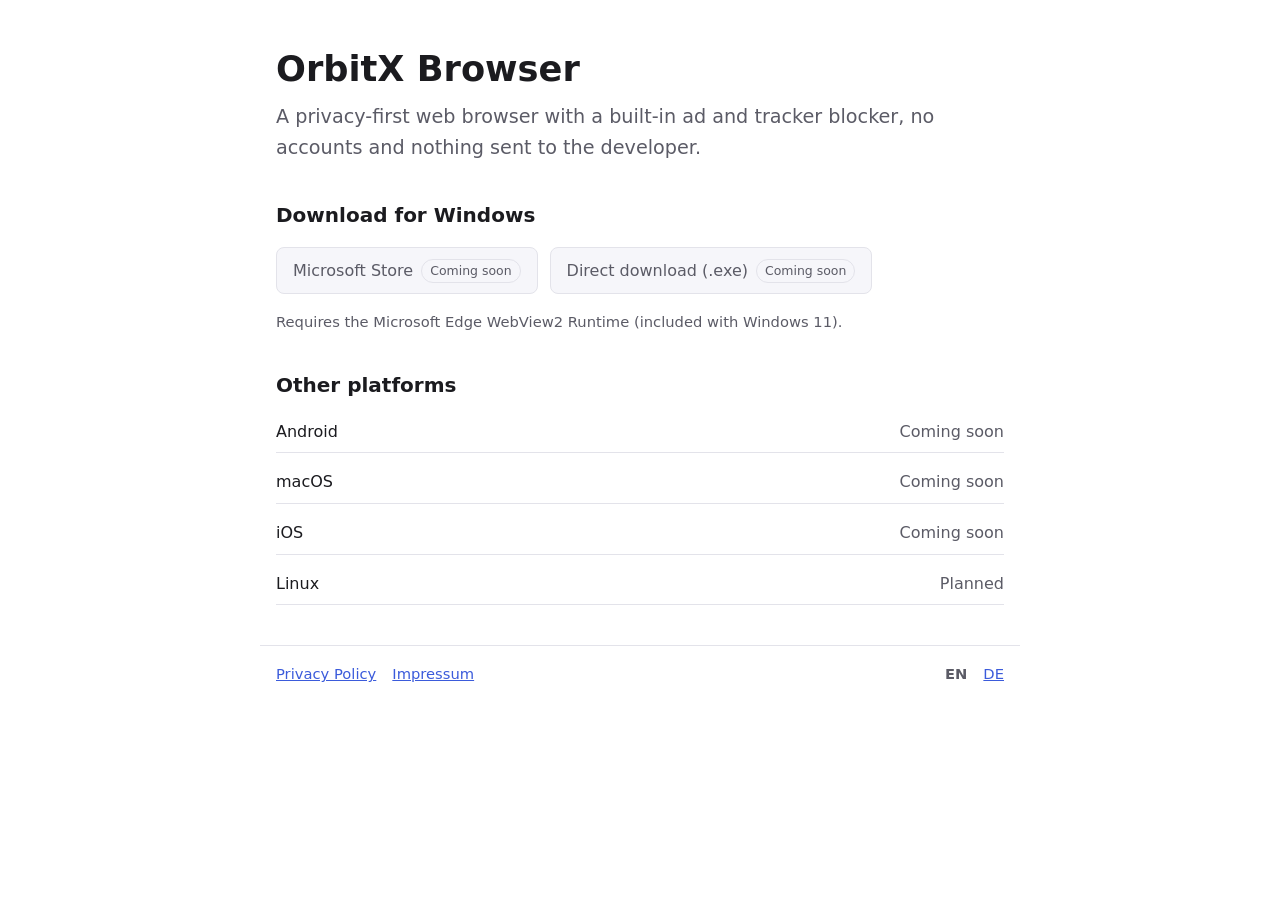
==== index.html @ 2ecd27ec "Initial site" ====
<!doctype html>
<html lang="en">
<head>
<meta charset="utf-8">
<meta name="viewport" content="width=device-width, initial-scale=1">
<title>OrbitX Browser</title>
<meta name="description" content="OrbitX Browser is a privacy-first web browser for Windows with a built-in ad and tracker blocker.">
<link rel="alternate" hreflang="de" href="de/">
<link rel="stylesheet" href="style.css">
</head>
<body>
<main>
  <h1>OrbitX Browser</h1>
  <p class="lead">A privacy-first web browser with a built-in ad and tracker blocker, no accounts and nothing sent to the developer.</p>

  <h2>Download for Windows</h2>
  <div class="buttons">
    <span class="button" aria-disabled="true">Microsoft Store <span class="badge">Coming soon</span></span>
    <span class="button" aria-disabled="true">Direct download (.exe) <span class="badge">Coming soon</span></span>
  </div>
  <p class="muted">Requires the Microsoft Edge WebView2 Runtime (included with Windows 11).</p>

  <h2>Other platforms</h2>
  <ul class="platforms">
    <li><span>Android</span><span>Coming soon</span></li>
    <li><span>macOS</span><span>Coming soon</span></li>
    <li><span>iOS</span><span>Coming soon</span></li>
    <li><span>Linux</span><span>Planned</span></li>
  </ul>
</main>
<footer>
  <nav>
    <a href="privacy.html">Privacy Policy</a>
    <a href="impressum.html">Impressum</a>
  </nav>
  <nav aria-label="Language">
    <strong>EN</strong>
    <a href="de/" hreflang="de" lang="de">DE</a>
  </nav>
</footer>
</body>
</html>
---- style.css ----
:root {
  --bg: #ffffff;
  --fg: #1b1b1f;
  --muted: #5b5b66;
  --line: #e3e3ea;
  --accent: #3b5bdb;
  --card: #f6f6fa;
}
@media (prefers-color-scheme: dark) {
  :root {
    --bg: #14141a;
    --fg: #ececf1;
    --muted: #a0a0ad;
    --line: #2a2a34;
    --accent: #8da2ff;
    --card: #1c1c24;
  }
}
* { box-sizing: border-box; }
body {
  margin: 0;
  background: var(--bg);
  color: var(--fg);
  font: 16px/1.6 system-ui, -apple-system, "Segoe UI", sans-serif;
}
main { max-width: 760px; margin: 0 auto; padding: 48px 16px 32px; }
h1 { font-size: 2.2rem; line-height: 1.2; margin: 0 0 12px; }
h2 { font-size: 1.25rem; margin: 2.2rem 0 .6rem; }
p, li { margin: .5rem 0; }
a { color: var(--accent); }
.lead { font-size: 1.2rem; color: var(--muted); margin: 0 0 8px; }
.muted { color: var(--muted); font-size: .92rem; }
.buttons { display: flex; flex-wrap: wrap; gap: 12px; margin: 1rem 0; }
.button {
  display: inline-flex;
  align-items: center;
  gap: 8px;
  padding: 10px 16px;
  border: 1px solid var(--line);
  border-radius: 8px;
  background: var(--card);
  color: var(--muted);
  text-decoration: none;
  cursor: not-allowed;
}
.badge {
  font-size: .78rem;
  padding: 1px 8px;
  border-radius: 999px;
  border: 1px solid var(--line);
}
.platforms { list-style: none; padding: 0; margin: .5rem 0; }
.platforms li {
  display: flex;
  justify-content: space-between;
  gap: 12px;
  padding: 8px 0;
  border-bottom: 1px solid var(--line);
}
.platforms li span:last-child { color: var(--muted); }
footer {
  max-width: 760px;
  margin: 0 auto;
  padding: 16px 16px 48px;
  border-top: 1px solid var(--line);
  color: var(--muted);
  font-size: .92rem;
  display: flex;
  flex-wrap: wrap;
  gap: 8px 20px;
  justify-content: space-between;
}
footer nav { display: flex; flex-wrap: wrap; gap: 8px 16px; }
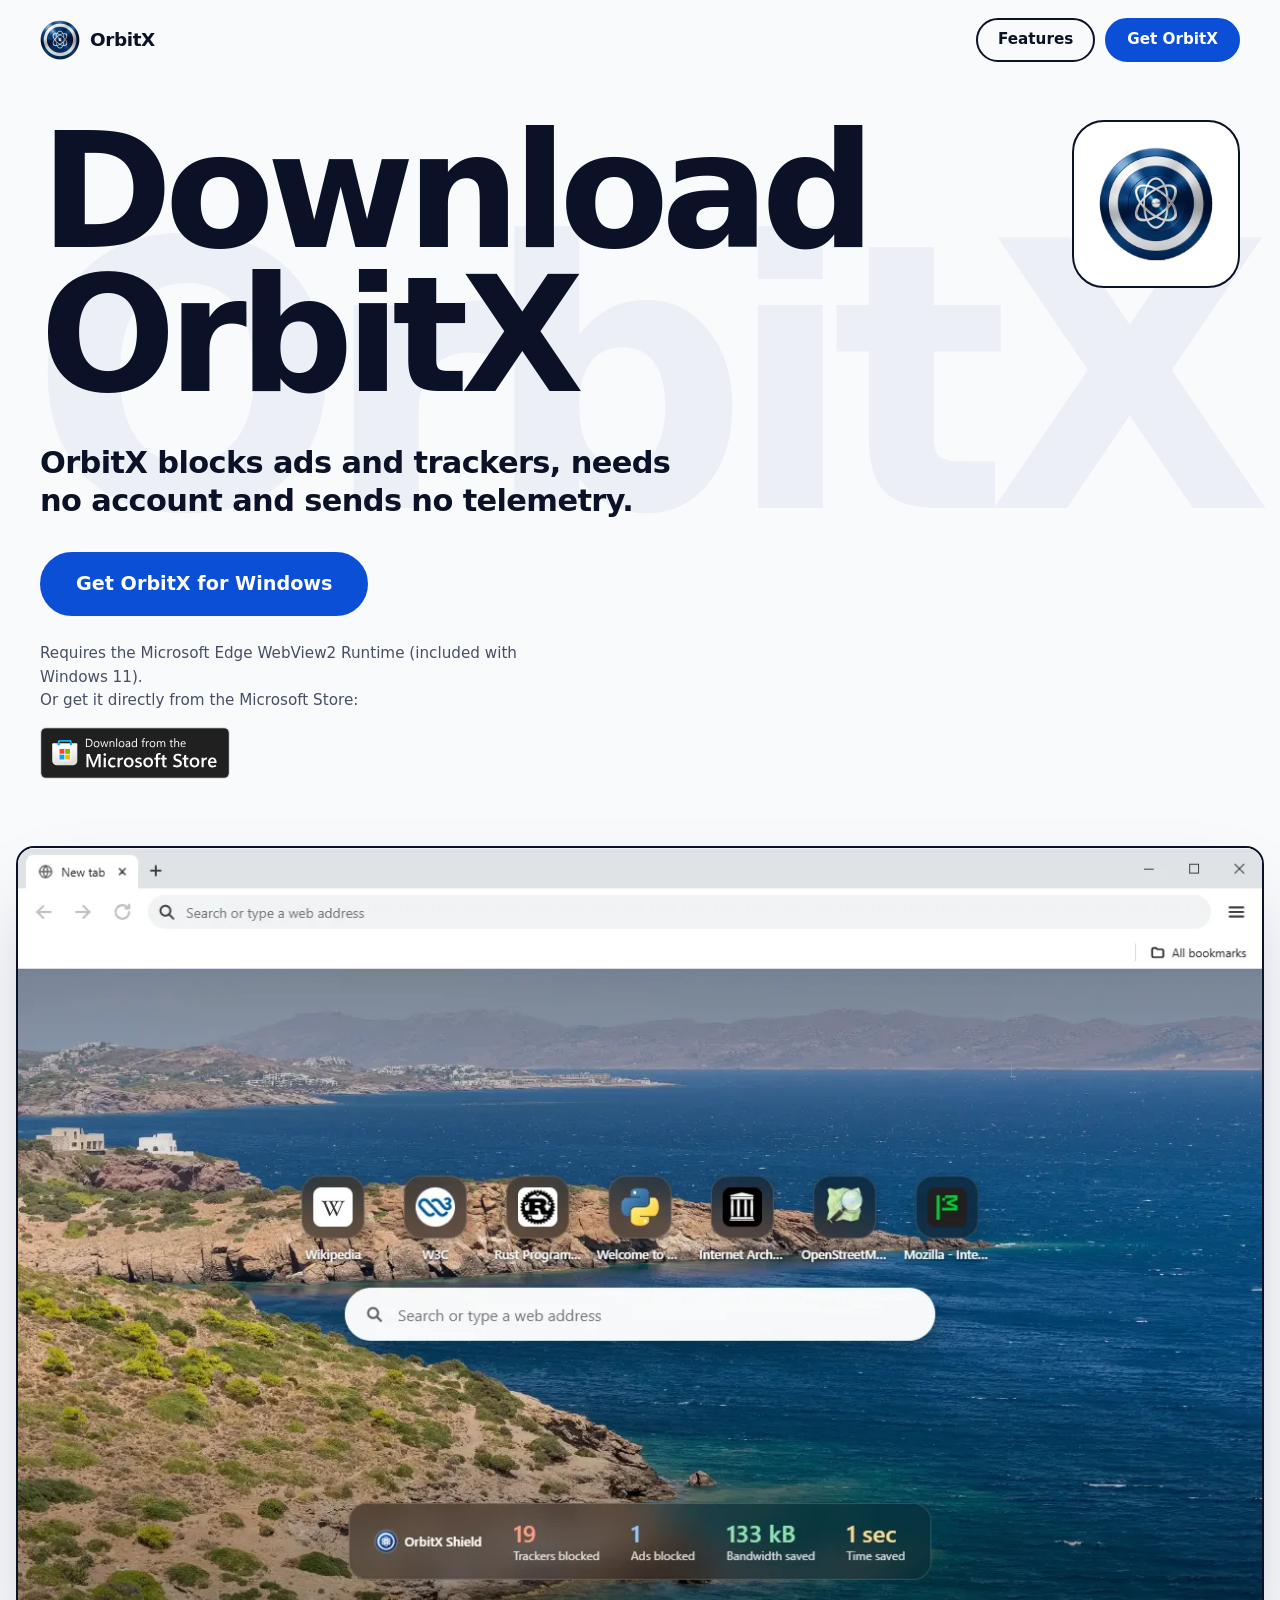
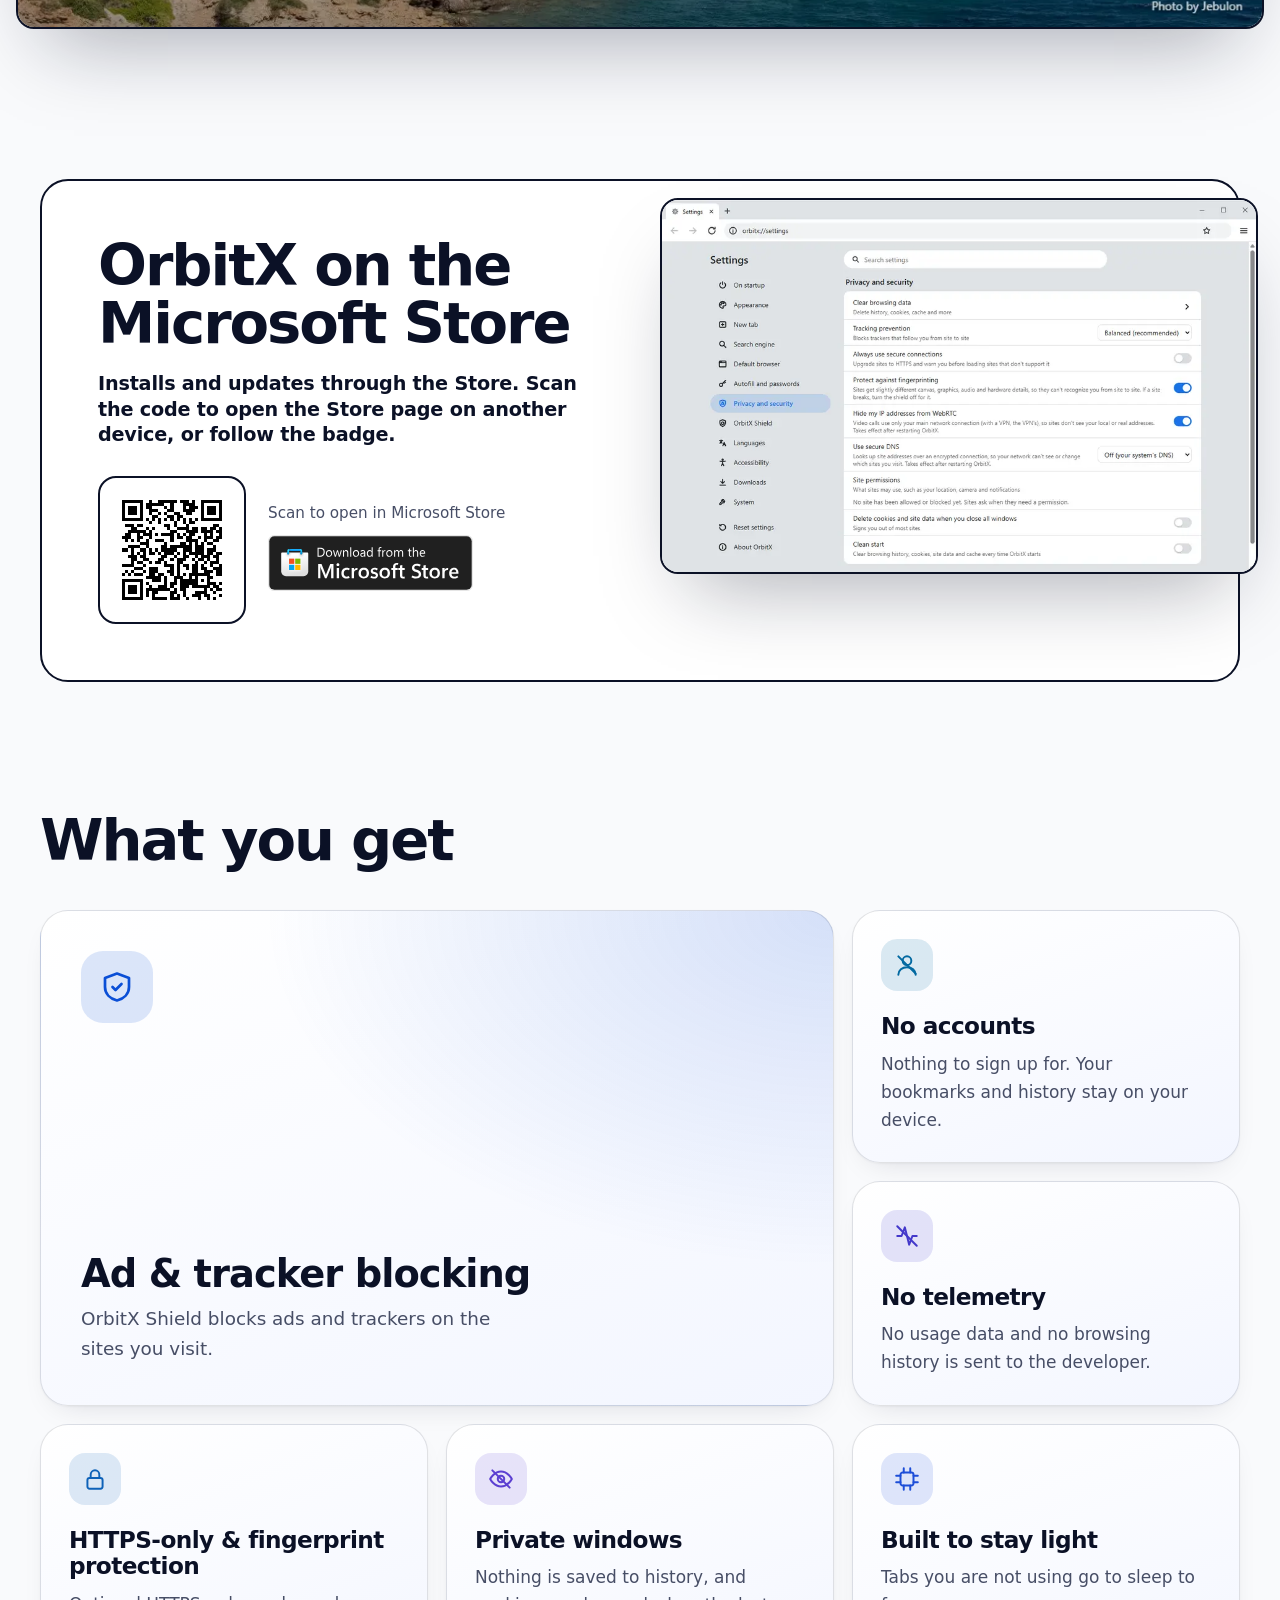
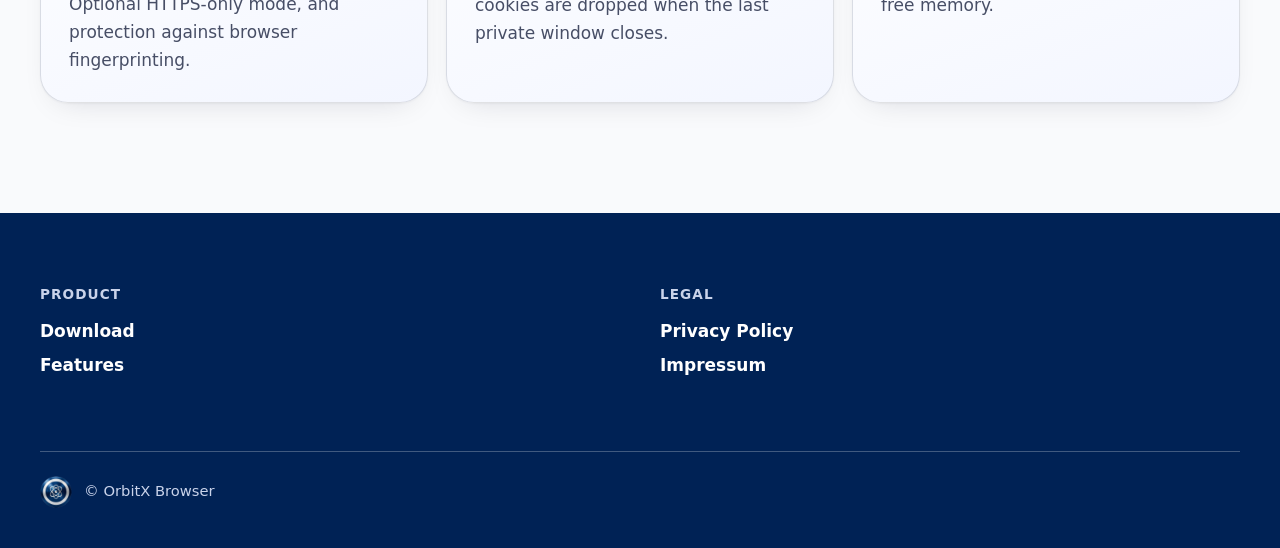
==== commit 5fba7b26: "New site design with Store link and QR" ====
--- a/index.html
+++ b/index.html
@@ -3,40 +3,341 @@
 <head>
 <meta charset="utf-8">
 <meta name="viewport" content="width=device-width, initial-scale=1">
-<title>OrbitX Browser</title>
-<meta name="description" content="OrbitX Browser is a privacy-first web browser for Windows with a built-in ad and tracker blocker.">
-<link rel="alternate" hreflang="de" href="de/">
-<link rel="stylesheet" href="style.css">
+<meta name="color-scheme" content="light dark">
+<title>Download OrbitX Browser</title>
+<meta name="description" content="Download OrbitX Browser for Windows: a web browser that blocks ads and trackers, needs no account and sends no telemetry.">
+<link rel="icon" type="image/png" sizes="32x32" href="favicon-32.png">
+<link rel="apple-touch-icon" sizes="180x180" href="apple-touch-icon.png">
+<style>
+:root {
+  --bg: #f9fafc;
+  --card: #ffffff;
+  --fg: #0b1126;
+  --muted: #474e66;
+  --border: #0b1126;
+  --ghost: #eceff5;
+  --brand: #0b4fd6;
+  --brand-hover: #093fae;
+  --on-brand: #ffffff;
+  --navy: #002255;
+  --shadow: 0 40px 80px -30px rgba(11, 17, 38, .35);
+  --soft: rgba(11, 17, 38, .12);
+  --card-2: #f3f6ff;
+  --card-shadow: 0 1px 2px rgba(11, 17, 38, .04), 0 12px 32px -18px rgba(11, 17, 38, .18);
+  --card-shadow-hover: 0 2px 4px rgba(11, 17, 38, .05), 0 24px 48px -20px rgba(11, 79, 214, .35);
+  --t1: #0b4fd6; --t2: #0369a1; --t3: #4338ca; --t4: #0e62b8; --t5: #5b3fd1; --t6: #1d4ed8;
+}
+@media (prefers-color-scheme: dark) {
+  :root {
+    --bg: #0a0d16;
+    --card: #111625;
+    --fg: #eef0f8;
+    --muted: #a8afc6;
+    --border: #46506f;
+    --ghost: #10141f;
+    --brand: #86a3ff;
+    --brand-hover: #a3b9ff;
+    --on-brand: #0a0d16;
+    --navy: #001a44;
+    --shadow: 0 40px 90px -30px rgba(0, 0, 0, .8);
+    --soft: rgba(255, 255, 255, .12);
+    --card-2: #0e1322;
+    --card-shadow: 0 1px 2px rgba(0, 0, 0, .3), 0 12px 32px -18px rgba(0, 0, 0, .6);
+    --card-shadow-hover: 0 2px 4px rgba(0, 0, 0, .3), 0 24px 48px -20px rgba(134, 163, 255, .35);
+    --t1: #86a3ff; --t2: #6cc4f5; --t3: #a5a0ff; --t4: #7bb8ff; --t5: #b9a2ff; --t6: #93b0ff;
+  }
+}
+* { box-sizing: border-box; }
+html { scroll-behavior: smooth; }
+body {
+  margin: 0;
+  background: var(--bg);
+  color: var(--fg);
+  font: 17px/1.55 system-ui, -apple-system, "Segoe UI", Roboto, sans-serif;
+  -webkit-font-smoothing: antialiased;
+}
+main { overflow-x: clip; }
+a { color: var(--brand); }
+:focus-visible { outline: 3px solid var(--brand); outline-offset: 3px; border-radius: 8px; }
+.skip { position: absolute; left: 16px; top: -80px; z-index: 10; padding: 10px 16px; border-radius: 999px; background: var(--brand); color: var(--on-brand); font-weight: 700; }
+.skip:focus { top: 12px; }
+.wrap { max-width: 1240px; margin: 0 auto; padding: 0 20px; }
+h1, h2, h3 { margin: 0; font-weight: 800; letter-spacing: -.035em; }
+
+/* Pills */
+.pill {
+  display: inline-flex; align-items: center; justify-content: center;
+  min-height: 44px; padding: 0 20px; border-radius: 999px;
+  border: 2px solid var(--border); color: var(--fg); background: transparent;
+  font-weight: 700; font-size: .95rem; text-decoration: none;
+  transition: background-color .15s ease, color .15s ease, border-color .15s ease;
+}
+.pill:hover { background: var(--fg); color: var(--bg); }
+.pill.fill { background: var(--brand); border-color: var(--brand); color: var(--on-brand); }
+.pill.fill:hover { background: var(--brand-hover); border-color: var(--brand-hover); color: var(--on-brand); }
+.pill.big { min-height: 64px; padding: 0 34px; font-size: 1.2rem; }
+
+/* Top bar */
+.top { padding: 18px 0; }
+.top .wrap { display: flex; align-items: center; justify-content: space-between; gap: 16px; }
+.brand { display: inline-flex; align-items: center; gap: 10px; color: var(--fg); font-weight: 800; font-size: 1.15rem; letter-spacing: -.02em; text-decoration: none; }
+.brand img { display: block; width: 40px; height: 40px; }
+.top nav { display: flex; gap: 10px; }
+
+/* Hero */
+.hero { position: relative; overflow: hidden; padding: 40px 0 190px; }
+.ghost {
+  position: absolute; z-index: 0; left: 50%; top: 17%; transform: translateX(-50%);
+  font-size: clamp(6rem, 29vw, 28rem); font-weight: 800; line-height: .8; letter-spacing: -.06em;
+  color: var(--ghost); white-space: nowrap; user-select: none; pointer-events: none;
+}
+.hero .wrap { position: relative; z-index: 1; }
+.hero-head { display: grid; grid-template-columns: minmax(0, 1fr) auto; gap: 24px; align-items: start; }
+h1 { font-size: clamp(3.3rem, 12.5vw, 10rem); line-height: .9; letter-spacing: -.05em; }
+.icon-box {
+  display: grid; place-items: center; width: 168px; height: 168px;
+  border: 2px solid var(--border); border-radius: 32px; background: var(--card);
+}
+.icon-box img { display: block; width: 116px; height: 116px; }
+.lead { max-width: 21em; margin: 36px 0 32px; font-size: clamp(1.3rem, 2.6vw, 1.9rem); line-height: 1.25; font-weight: 600; letter-spacing: -.02em; }
+.note { max-width: 36em; margin: 26px 0 14px; color: var(--muted); font-size: .95rem; }
+/* Microsoft's badge: unmodified artwork, only scaled with its aspect ratio; no hover effects */
+.badge { display: inline-block; line-height: 0; border-radius: 6px; }
+.badge img { display: block; width: 190px; height: auto; }
+
+/* Browser window */
+.window { position: relative; z-index: 2; max-width: 1320px; margin: -130px auto 0; padding: 0 16px; }
+.frame { border: 2px solid var(--border); border-radius: 18px; overflow: hidden; background: var(--card); box-shadow: var(--shadow); }
+.frame img { display: block; width: 100%; height: auto; }
+
+/* Store card */
+.store { padding: 110px 0 40px; }
+.store-card {
+  display: grid; gap: 40px; align-items: center;
+  padding: 44px; border: 2px solid var(--border); border-radius: 28px; background: var(--card);
+}
+h2 { font-size: clamp(2rem, 5vw, 3.6rem); line-height: 1; }
+.store-card p { max-width: 26em; margin: 18px 0 28px; font-size: 1.2rem; line-height: 1.35; font-weight: 600; letter-spacing: -.01em; }
+.scan { display: flex; flex-wrap: wrap; align-items: center; gap: 22px; }
+.qr { display: none; padding: 10px; border: 2px solid var(--border); border-radius: 18px; background: #fff; }
+.qr img { display: block; width: 124px; height: 124px; }
+.scan small { display: block; margin-bottom: 10px; color: var(--muted); font-size: .95rem; }
+.scan .badge img { width: 205px; }
+@media (min-width: 700px) { .qr { display: block; } }
+@media (min-width: 1000px) {
+  .store { padding-top: 150px; }
+  .store-card { grid-template-columns: minmax(0, 1fr) minmax(0, 1fr); padding: 56px; }
+  .store-shot { margin: -110px -76px -20px 0; }
+}
+
+/* Features: bento grid, the first card is the featured one */
+.features { padding: 90px 0 110px; }
+.features h2 { margin-bottom: 40px; }
+.cards { display: grid; gap: 18px; grid-template-columns: minmax(0, 1fr); list-style: none; margin: 0; padding: 0; }
+.card {
+  --tone: var(--t1);
+  display: flex; flex-direction: column;
+  padding: 28px; border: 1px solid var(--soft); border-radius: 28px;
+  background: linear-gradient(160deg, var(--card), var(--card-2));
+  box-shadow: var(--card-shadow);
+  transition: transform .25s ease, box-shadow .25s ease, border-color .25s ease;
+}
+.card:nth-child(2) { --tone: var(--t2); }
+.card:nth-child(3) { --tone: var(--t3); }
+.card:nth-child(4) { --tone: var(--t4); }
+.card:nth-child(5) { --tone: var(--t5); }
+.card:nth-child(6) { --tone: var(--t6); }
+.card:hover { transform: translateY(-4px); border-color: color-mix(in srgb, var(--tone) 55%, transparent); box-shadow: var(--card-shadow-hover); }
+.card .ico {
+  display: grid; place-items: center; width: 52px; height: 52px; margin-bottom: 22px;
+  border-radius: 16px; color: var(--tone);
+  background: color-mix(in srgb, var(--tone) 14%, transparent);
+}
+.card svg { display: block; width: 26px; height: 26px; }
+.card h3 { font-size: 1.45rem; letter-spacing: -.025em; line-height: 1.15; }
+.card p { margin: 10px 0 0; color: var(--muted); line-height: 1.65; }
+.card.feature { background: radial-gradient(120% 120% at 100% 0%, color-mix(in srgb, var(--tone) 16%, transparent), transparent 60%), linear-gradient(160deg, var(--card), var(--card-2)); }
+@media (min-width: 640px) {
+  .cards { grid-template-columns: repeat(2, minmax(0, 1fr)); }
+  .card.feature, .card:last-child { grid-column: span 2; }
+}
+@media (min-width: 1000px) {
+  .cards { grid-template-columns: repeat(3, minmax(0, 1fr)); }
+  .card:last-child { grid-column: auto; }
+  .card.feature { grid-row: span 2; justify-content: flex-end; padding: 40px; }
+  .card.feature .ico { width: 72px; height: 72px; border-radius: 22px; margin-bottom: auto; }
+  .card.feature svg { width: 36px; height: 36px; }
+  .card.feature h3 { margin-top: 40px; font-size: 2.4rem; line-height: 1.05; }
+  .card.feature p { max-width: 24em; font-size: 1.15rem; }
+}
+
+/* Footer: one flat block */
+footer { background: var(--navy); color: #fff; padding: 72px 0 40px; }
+footer a { color: #fff; text-decoration: none; }
+footer a:hover { text-decoration: underline; }
+footer :focus-visible { outline-color: #fff; }
+.cols { display: grid; gap: 40px; grid-template-columns: repeat(auto-fit, minmax(180px, 1fr)); }
+.cols h2 { font-size: .85rem; line-height: 1.4; letter-spacing: .08em; text-transform: uppercase; color: #c9d3ea; margin-bottom: 14px; }
+.cols ul { list-style: none; margin: 0; padding: 0; }
+.cols li { margin: 8px 0; font-weight: 600; }
+.legal { display: flex; align-items: center; gap: 12px; margin-top: 64px; padding-top: 24px; border-top: 1px solid rgba(255, 255, 255, .25); color: #c9d3ea; font-size: .92rem; }
+.legal img { display: block; width: 32px; height: 32px; }
+
+@media (max-width: 699.98px) {
+  .top nav .pill:not(.fill) { display: none; }
+  .hero { padding: 24px 0 120px; }
+  .hero-head { grid-template-columns: minmax(0, 1fr); }
+  .icon-box { width: 84px; height: 84px; border-radius: 20px; }
+  .icon-box img { width: 58px; height: 58px; }
+  .ghost { top: 26%; }
+  .pill.big { width: 100%; }
+  .window { margin-top: -80px; }
+  .frame { border-radius: 12px; }
+  .store { padding-top: 64px; }
+  .store-card { padding: 26px; border-radius: 22px; }
+  .scan, .scan > div, .scan .badge { width: 100%; }
+  .scan .badge img { width: 100%; }
+  .features { padding: 64px 0 80px; }
+}
+
+/* Scroll fade-in only where scroll timelines exist; everything is visible without them */
+@media (prefers-reduced-motion: no-preference) {
+  @supports (animation-timeline: view()) {
+    .reveal { animation: reveal linear both; animation-timeline: view(); animation-range: entry 0% entry 35%; }
+    @keyframes reveal { from { opacity: 0; translate: 0 28px; } to { opacity: 1; translate: 0 0; } }
+  }
+}
+@media (prefers-reduced-motion: reduce) {
+  html { scroll-behavior: auto; }
+  .pill, .card { transition: none; }
+  .card:hover { transform: none; }
+}
+</style>
 </head>
 <body>
+<a class="skip" href="#features">Skip to features</a>
+
+<header class="top">
+  <div class="wrap">
+    <a class="brand" href="./" aria-label="OrbitX Browser, home">
+      <img src="img/icon.webp" width="40" height="40" alt="">
+      OrbitX
+    </a>
+    <nav aria-label="Main">
+      <a class="pill" href="#features">Features</a>
+      <a class="pill fill" href="https://apps.microsoft.com/detail/9P6VPC9CGHZQ" target="_blank" rel="noopener">Get OrbitX</a>
+    </nav>
+  </div>
+</header>
+
 <main>
-  <h1>OrbitX Browser</h1>
-  <p class="lead">A privacy-first web browser with a built-in ad and tracker blocker, no accounts and nothing sent to the developer.</p>
-
-  <h2>Download for Windows</h2>
-  <div class="buttons">
-    <span class="button" aria-disabled="true">Microsoft Store <span class="badge">Coming soon</span></span>
-    <span class="button" aria-disabled="true">Direct download (.exe) <span class="badge">Coming soon</span></span>
+  <div class="hero">
+    <div class="ghost" aria-hidden="true">OrbitX</div>
+    <div class="wrap">
+      <div class="hero-head">
+        <h1>Download OrbitX</h1>
+        <div class="icon-box"><img src="img/icon.webp" width="116" height="116" alt="OrbitX Browser icon"></div>
+      </div>
+      <p class="lead">OrbitX blocks ads and trackers, needs no account and sends no telemetry.</p>
+      <a class="pill fill big" href="https://apps.microsoft.com/detail/9P6VPC9CGHZQ" target="_blank" rel="noopener">Get OrbitX for Windows</a>
+      <p class="note">Requires the Microsoft Edge WebView2 Runtime (included with Windows 11).<br>Or get it directly from the Microsoft Store:</p>
+      <a class="badge" href="https://apps.microsoft.com/detail/9P6VPC9CGHZQ" target="_blank" rel="noopener">
+        <img src="img/ms-store-badge.svg" width="161" height="44" alt="Download from the Microsoft Store">
+      </a>
+    </div>
   </div>
-  <p class="muted">Requires the Microsoft Edge WebView2 Runtime (included with Windows 11).</p>
-
-  <h2>Other platforms</h2>
-  <ul class="platforms">
-    <li><span>Android</span><span>Coming soon</span></li>
-    <li><span>macOS</span><span>Coming soon</span></li>
-    <li><span>iOS</span><span>Coming soon</span></li>
-    <li><span>Linux</span><span>Planned</span></li>
-  </ul>
+
+  <div class="window">
+    <div class="frame">
+      <img src="img/hero.webp" width="1264" height="792" alt="The OrbitX Browser window on its new tab page: a photo background, top sites, a search box and the OrbitX Shield counters for blocked trackers and ads.">
+    </div>
+  </div>
+
+  <section class="store" aria-labelledby="store-h">
+    <div class="wrap">
+      <div class="store-card reveal">
+        <div>
+          <h2 id="store-h">OrbitX on the Microsoft Store</h2>
+          <p>Installs and updates through the Store. Scan the code to open the Store page on another device, or follow the badge.</p>
+          <div class="scan">
+            <div class="qr"><img src="qr-store.svg" width="124" height="124" alt="QR code for the OrbitX Browser page in the Microsoft Store"></div>
+            <div>
+              <small>Scan to open in Microsoft Store</small>
+              <a class="badge" href="https://apps.microsoft.com/detail/9P6VPC9CGHZQ" target="_blank" rel="noopener">
+                <img src="img/ms-store-badge.svg" width="161" height="44" loading="lazy" alt="Download from the Microsoft Store">
+              </a>
+            </div>
+          </div>
+        </div>
+        <div class="store-shot frame">
+          <img src="img/shot-privacy.webp" width="960" height="602" loading="lazy" alt="OrbitX settings, Privacy and security page: tracking prevention, secure connections, fingerprinting protection, WebRTC and secure DNS.">
+        </div>
+      </div>
+    </div>
+  </section>
+
+  <section class="features" id="features" aria-labelledby="features-h">
+    <div class="wrap">
+      <h2 id="features-h" class="reveal">What you get</h2>
+      <ul class="cards">
+        <li class="card feature reveal">
+          <span class="ico"><svg viewBox="0 0 24 24" fill="none" stroke="currentColor" stroke-width="1.8" stroke-linecap="round" stroke-linejoin="round" aria-hidden="true"><path d="M12 3 4 6v6c0 4.5 3.3 7.8 8 9 4.7-1.2 8-4.5 8-9V6l-8-3Z"/><path d="m9 12 2 2 4-4"/></svg></span>
+          <h3>Ad &amp; tracker blocking</h3>
+          <p>OrbitX Shield blocks ads and trackers on the sites you visit.</p>
+        </li>
+        <li class="card reveal">
+          <span class="ico"><svg viewBox="0 0 24 24" fill="none" stroke="currentColor" stroke-width="1.8" stroke-linecap="round" stroke-linejoin="round" aria-hidden="true"><circle cx="12" cy="8" r="4"/><path d="M4 21c0-4 3.6-7 8-7s8 3 8 7"/><path d="m4 4 16 16"/></svg></span>
+          <h3>No accounts</h3>
+          <p>Nothing to sign up for. Your bookmarks and history stay on your device.</p>
+        </li>
+        <li class="card reveal">
+          <span class="ico"><svg viewBox="0 0 24 24" fill="none" stroke="currentColor" stroke-width="1.8" stroke-linecap="round" stroke-linejoin="round" aria-hidden="true"><path d="M3 12h4l3-8 4 16 3-8h4"/><path d="m3 3 18 18"/></svg></span>
+          <h3>No telemetry</h3>
+          <p>No usage data and no browsing history is sent to the developer.</p>
+        </li>
+        <li class="card reveal">
+          <span class="ico"><svg viewBox="0 0 24 24" fill="none" stroke="currentColor" stroke-width="1.8" stroke-linecap="round" stroke-linejoin="round" aria-hidden="true"><rect x="5" y="11" width="14" height="10" rx="2"/><path d="M8 11V8a4 4 0 0 1 8 0v3"/></svg></span>
+          <h3>HTTPS-only &amp; fingerprint protection</h3>
+          <p>Optional HTTPS-only mode, and protection against browser fingerprinting.</p>
+        </li>
+        <li class="card reveal">
+          <span class="ico"><svg viewBox="0 0 24 24" fill="none" stroke="currentColor" stroke-width="1.8" stroke-linecap="round" stroke-linejoin="round" aria-hidden="true"><path d="M2 12s3.6-7 10-7 10 7 10 7-3.6 7-10 7S2 12 2 12Z"/><circle cx="12" cy="12" r="3"/><path d="m4 4 16 16"/></svg></span>
+          <h3>Private windows</h3>
+          <p>Nothing is saved to history, and cookies are dropped when the last private window closes.</p>
+        </li>
+        <li class="card reveal">
+          <span class="ico"><svg viewBox="0 0 24 24" fill="none" stroke="currentColor" stroke-width="1.8" stroke-linecap="round" stroke-linejoin="round" aria-hidden="true"><rect x="6" y="6" width="12" height="12" rx="2"/><path d="M9 2v4M15 2v4M9 18v4M15 18v4M2 9h4M2 15h4M18 9h4M18 15h4"/></svg></span>
+          <h3>Built to stay light</h3>
+          <p>Tabs you are not using go to sleep to free memory.</p>
+        </li>
+      </ul>
+    </div>
+  </section>
 </main>
+
 <footer>
-  <nav>
-    <a href="privacy.html">Privacy Policy</a>
-    <a href="impressum.html">Impressum</a>
-  </nav>
-  <nav aria-label="Language">
-    <strong>EN</strong>
-    <a href="de/" hreflang="de" lang="de">DE</a>
-  </nav>
+  <div class="wrap">
+    <div class="cols">
+      <nav aria-labelledby="f-product">
+        <h2 id="f-product">Product</h2>
+        <ul>
+          <li><a href="https://apps.microsoft.com/detail/9P6VPC9CGHZQ" target="_blank" rel="noopener">Download</a></li>
+          <li><a href="#features">Features</a></li>
+        </ul>
+      </nav>
+      <nav aria-labelledby="f-legal">
+        <h2 id="f-legal">Legal</h2>
+        <ul>
+          <li><a href="privacy.html">Privacy Policy</a></li>
+          <li><a href="impressum.html">Impressum</a></li>
+        </ul>
+      </nav>
+    </div>
+    <div class="legal">
+      <img src="img/icon.webp" width="32" height="32" loading="lazy" alt="">
+      <span>&copy; OrbitX Browser</span>
+    </div>
+  </div>
 </footer>
 </body>
 </html>
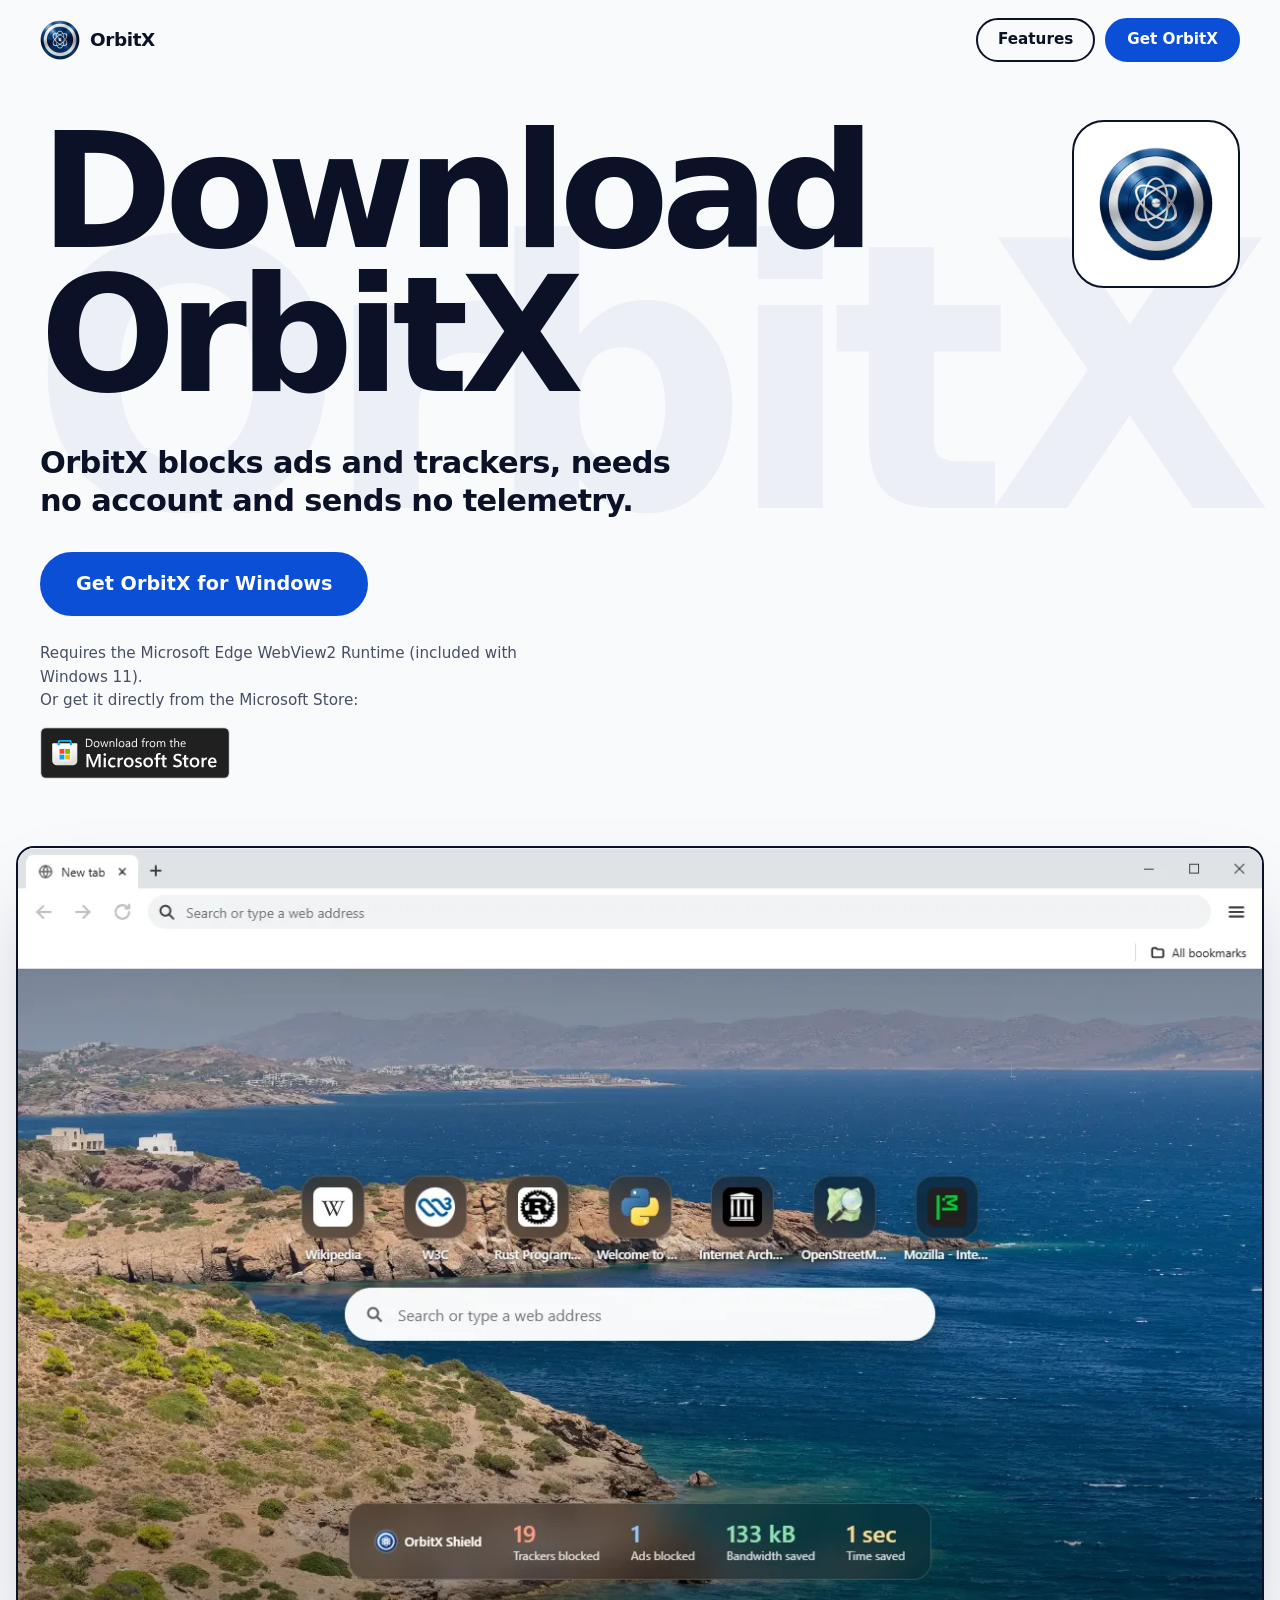
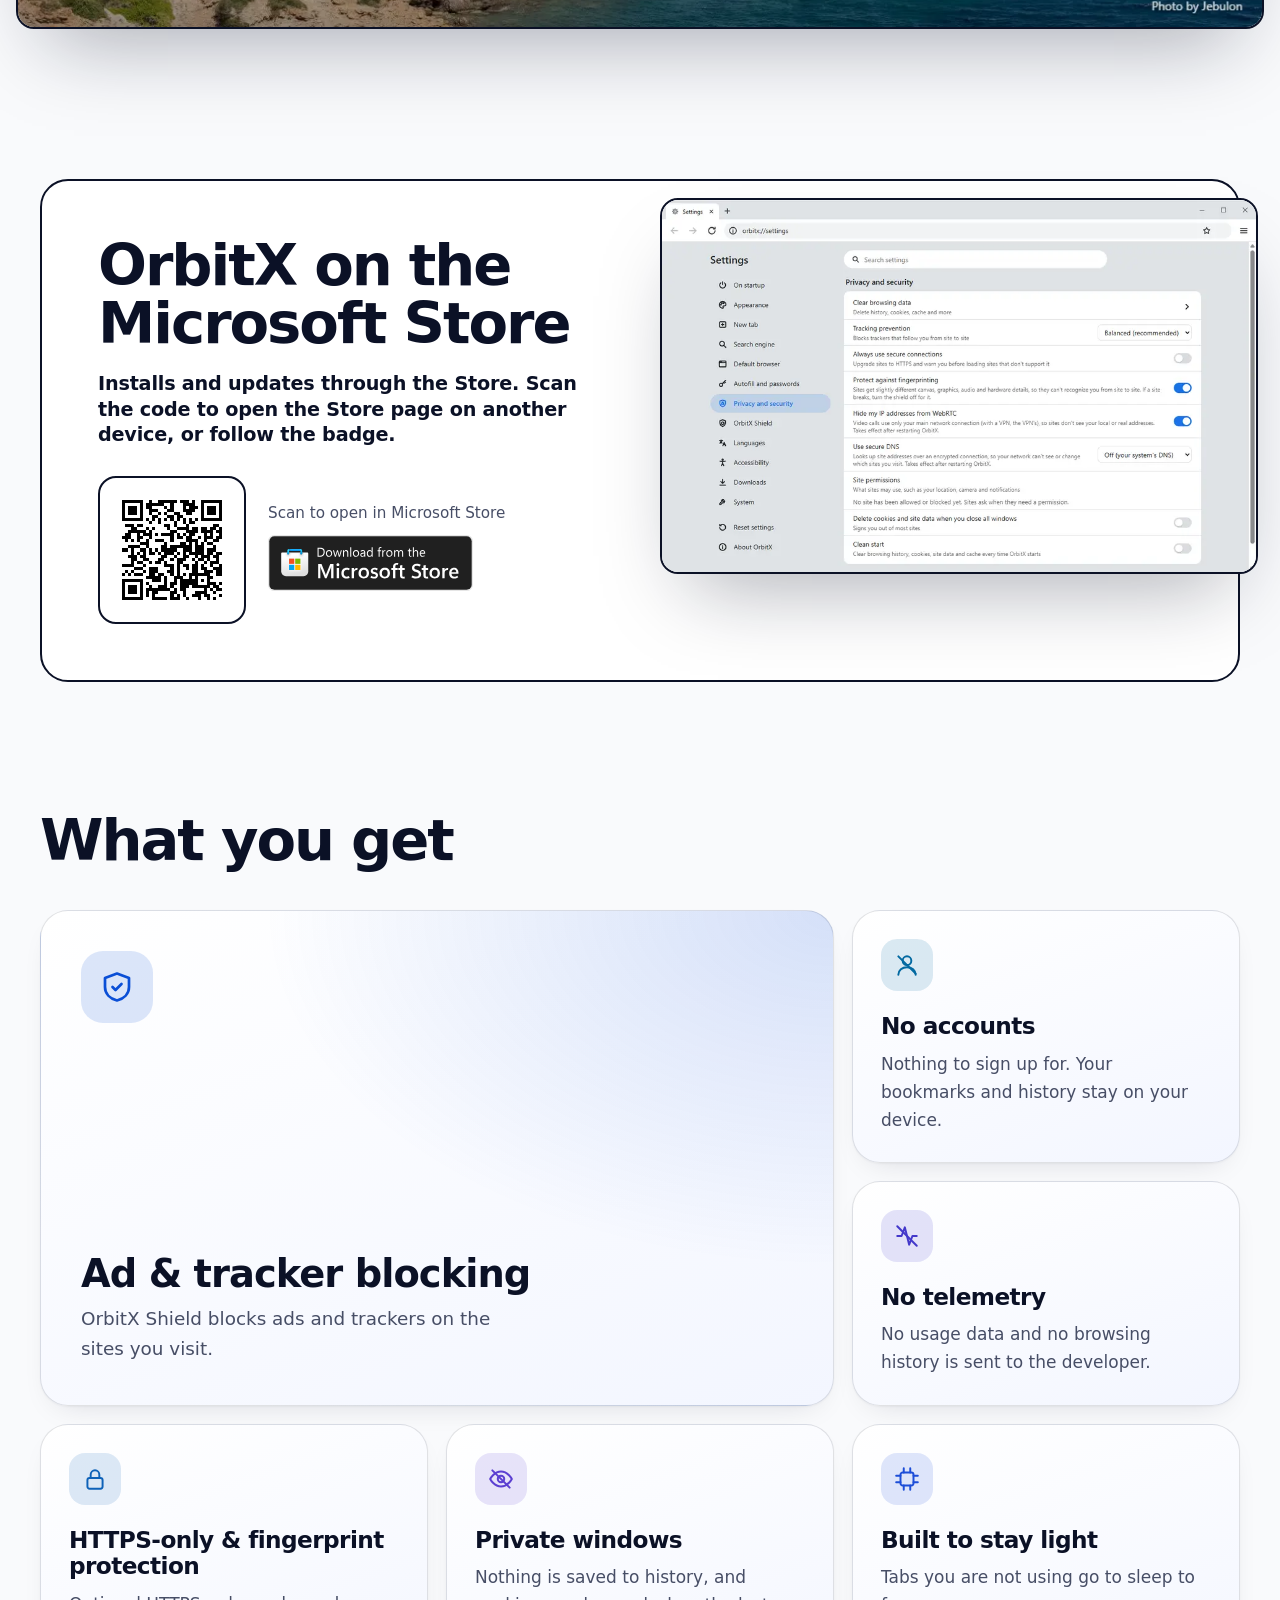
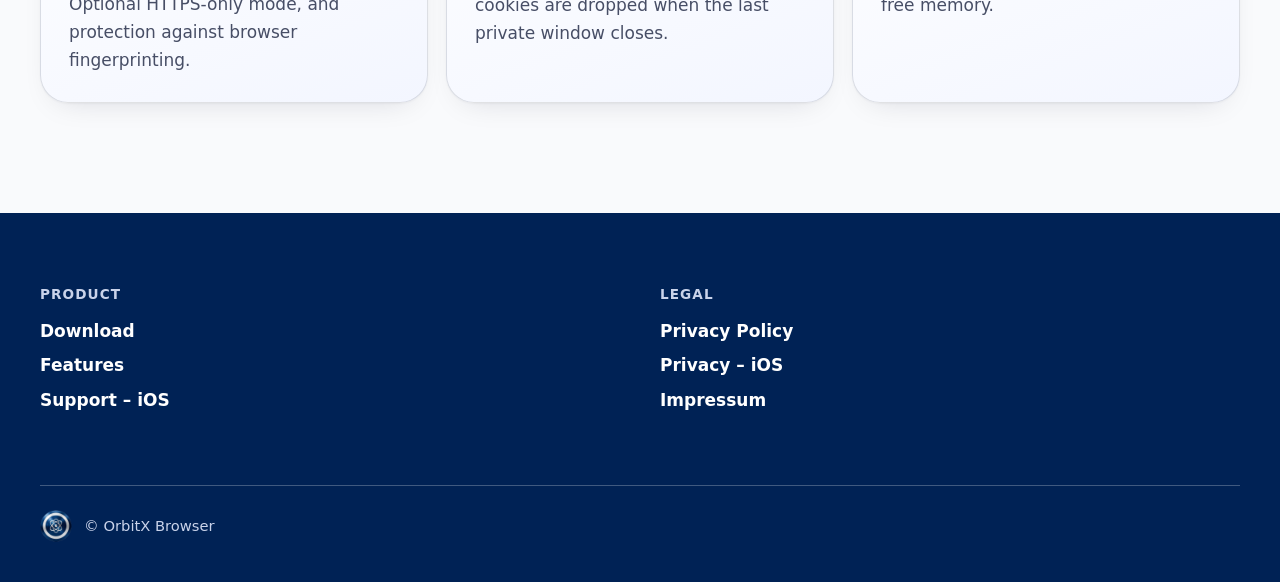
==== commit ae07eda1: "Add iOS privacy policy and support pages privacy-ios.html and support-ios.html describe the iPhone a" ====
--- a/index.html
+++ b/index.html
@@ -323,12 +323,14 @@
         <ul>
           <li><a href="https://apps.microsoft.com/detail/9P6VPC9CGHZQ" target="_blank" rel="noopener">Download</a></li>
           <li><a href="#features">Features</a></li>
+          <li><a href="support-ios.html">Support – iOS</a></li>
         </ul>
       </nav>
       <nav aria-labelledby="f-legal">
         <h2 id="f-legal">Legal</h2>
         <ul>
           <li><a href="privacy.html">Privacy Policy</a></li>
+          <li><a href="privacy-ios.html">Privacy – iOS</a></li>
           <li><a href="impressum.html">Impressum</a></li>
         </ul>
       </nav>
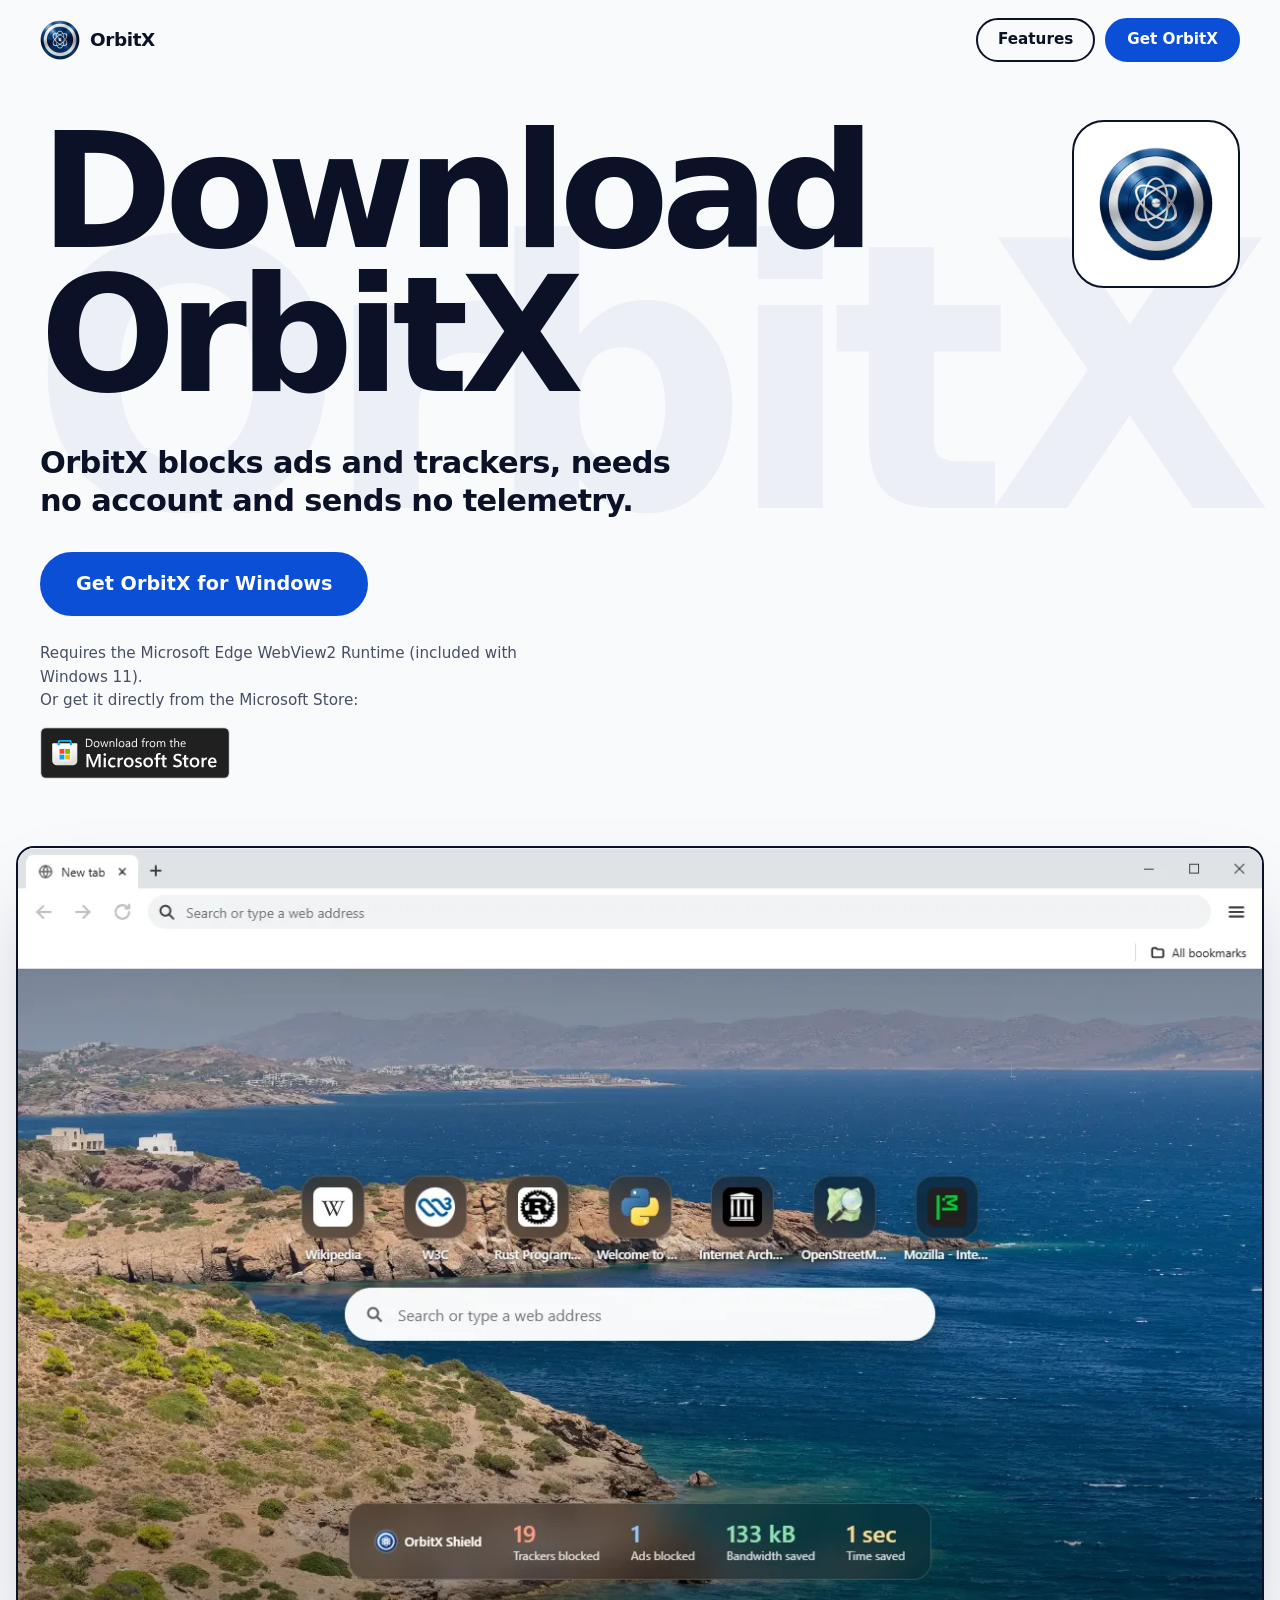
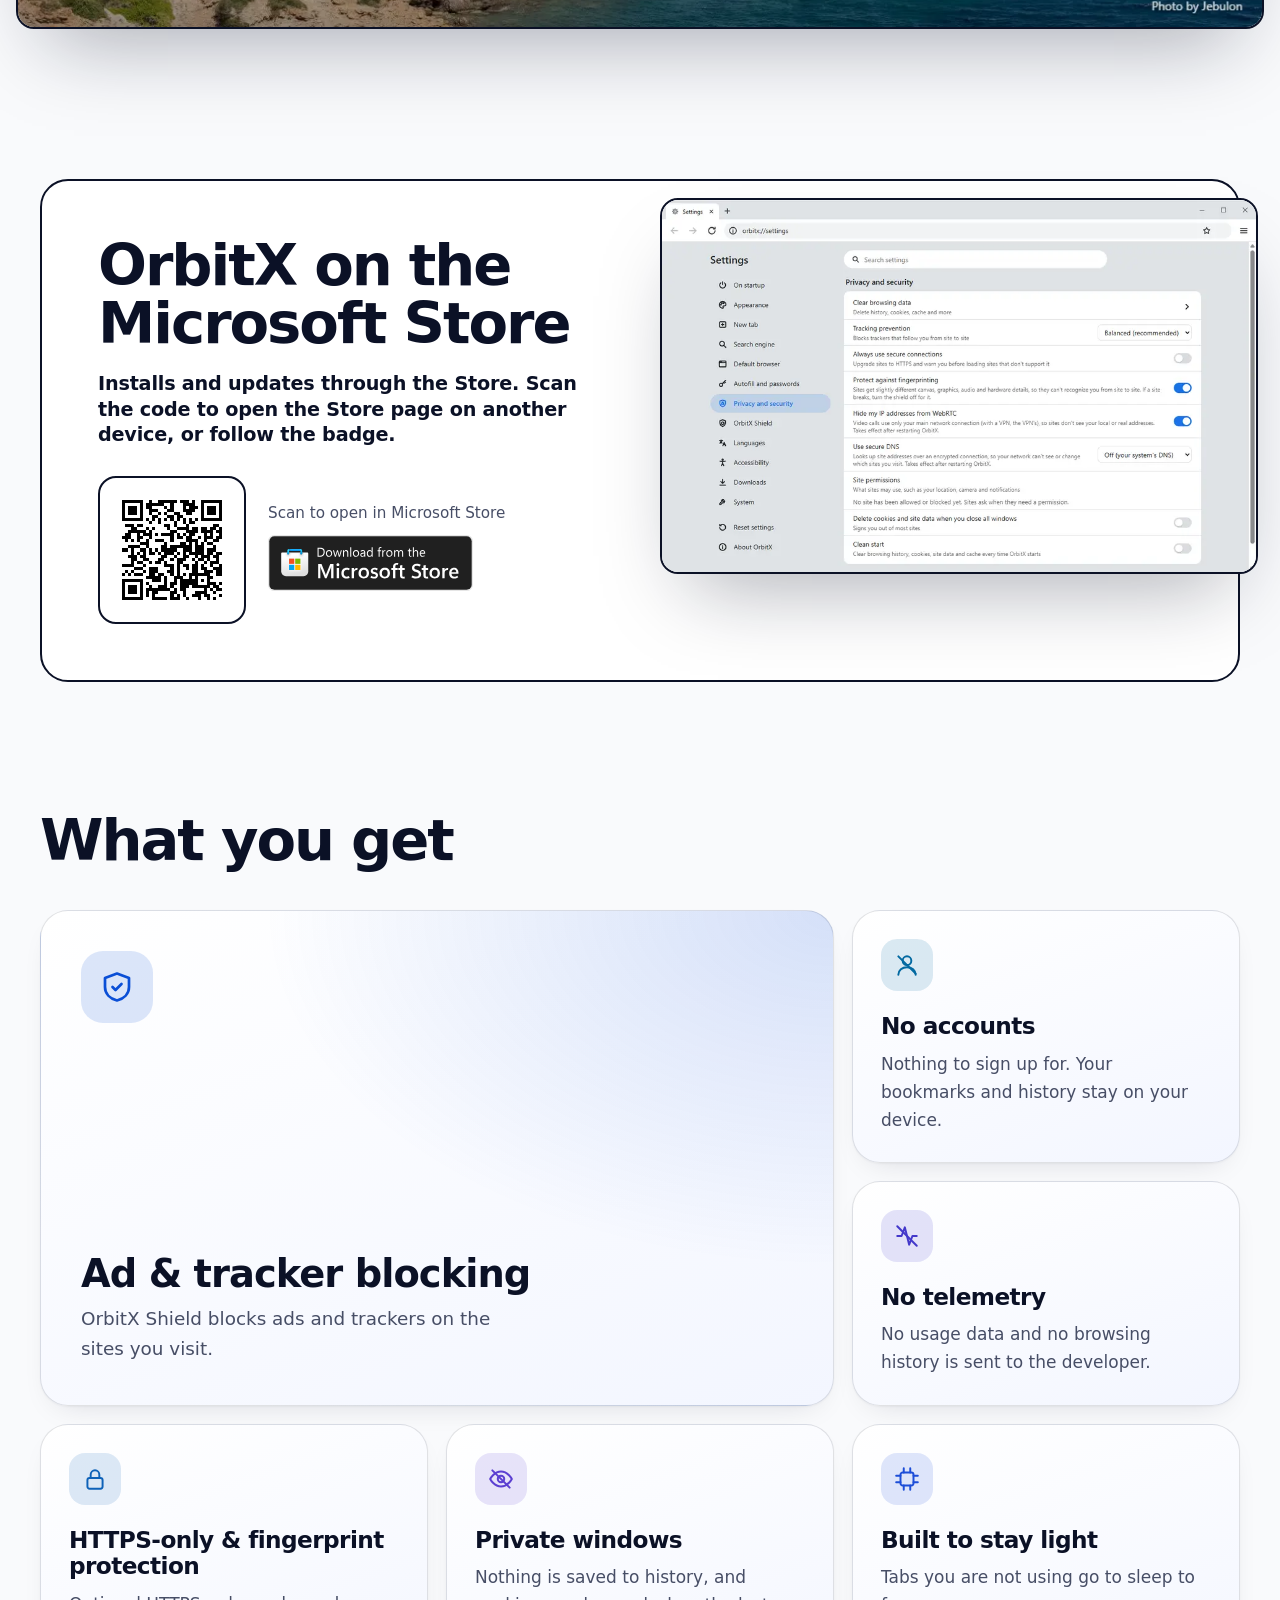
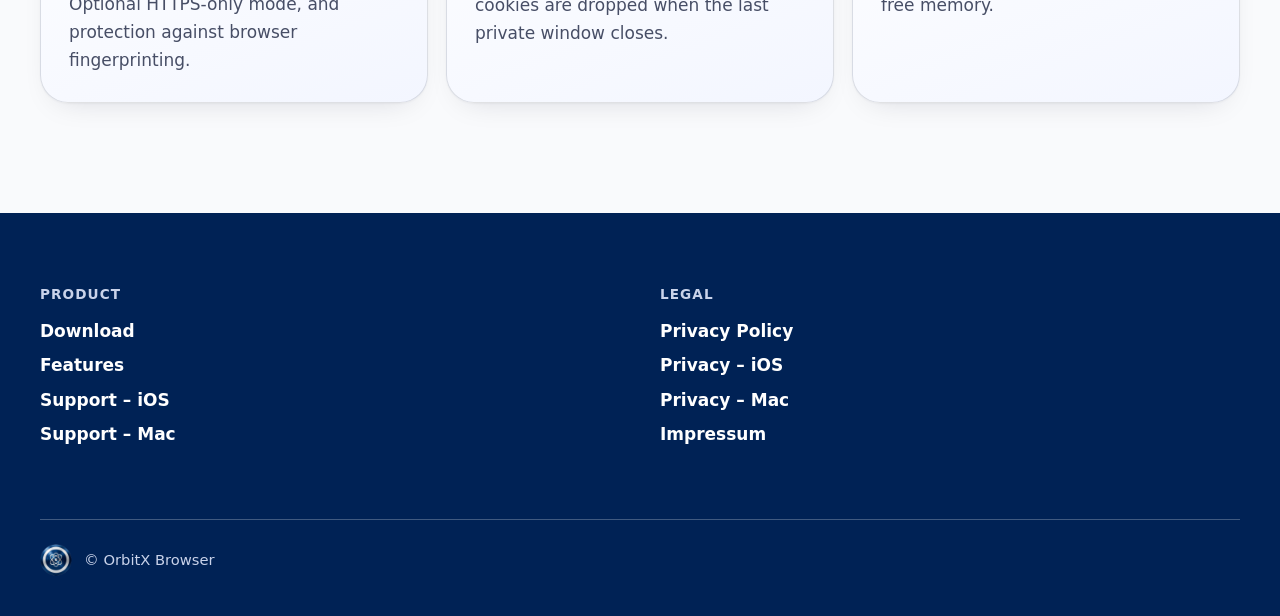
==== commit d1072d6a: "docs(site): add macOS privacy policy and support pages Co-Authored-By: Claude Sonnet 5.5 <noreply@an" ====
--- a/index.html
+++ b/index.html
@@ -324,6 +324,7 @@
           <li><a href="https://apps.microsoft.com/detail/9P6VPC9CGHZQ" target="_blank" rel="noopener">Download</a></li>
           <li><a href="#features">Features</a></li>
           <li><a href="support-ios.html">Support – iOS</a></li>
+          <li><a href="support-macos.html">Support – Mac</a></li>
         </ul>
       </nav>
       <nav aria-labelledby="f-legal">
@@ -331,6 +332,7 @@
         <ul>
           <li><a href="privacy.html">Privacy Policy</a></li>
           <li><a href="privacy-ios.html">Privacy – iOS</a></li>
+          <li><a href="privacy-macos.html">Privacy – Mac</a></li>
           <li><a href="impressum.html">Impressum</a></li>
         </ul>
       </nav>
